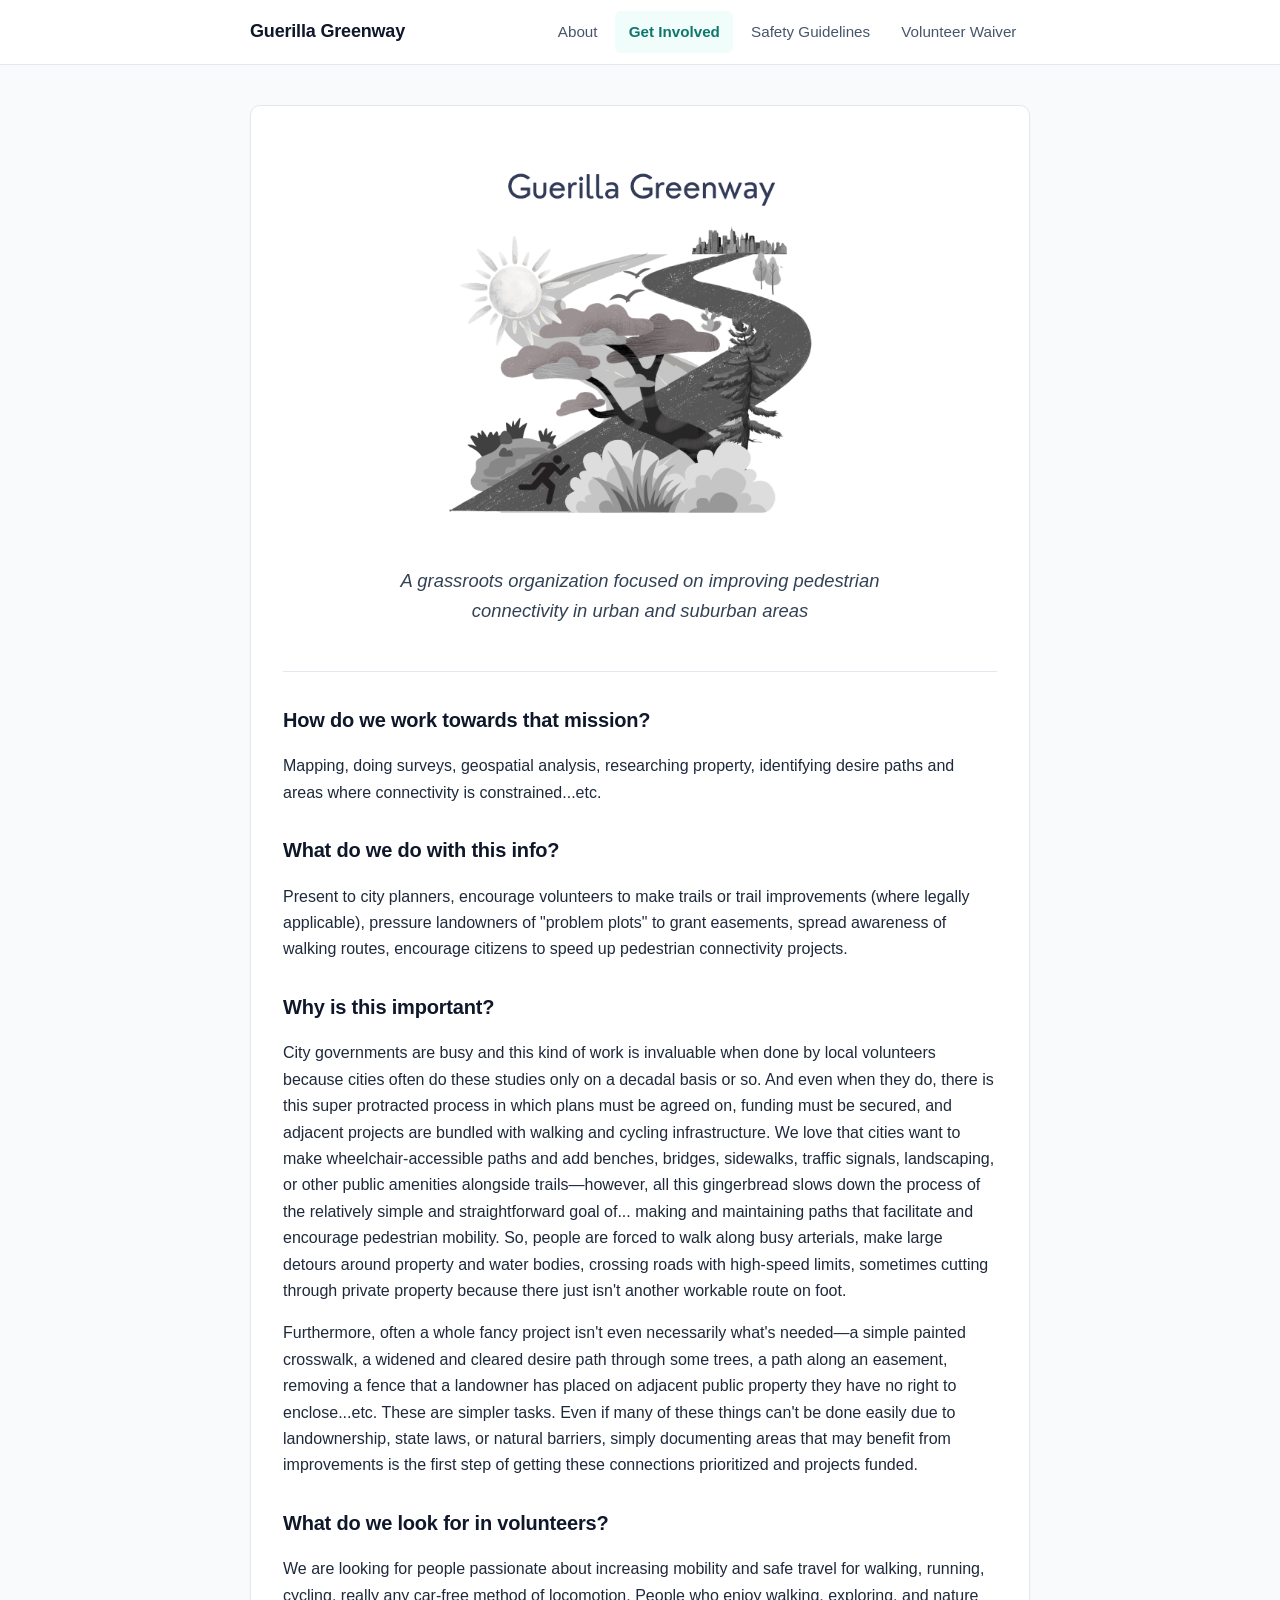
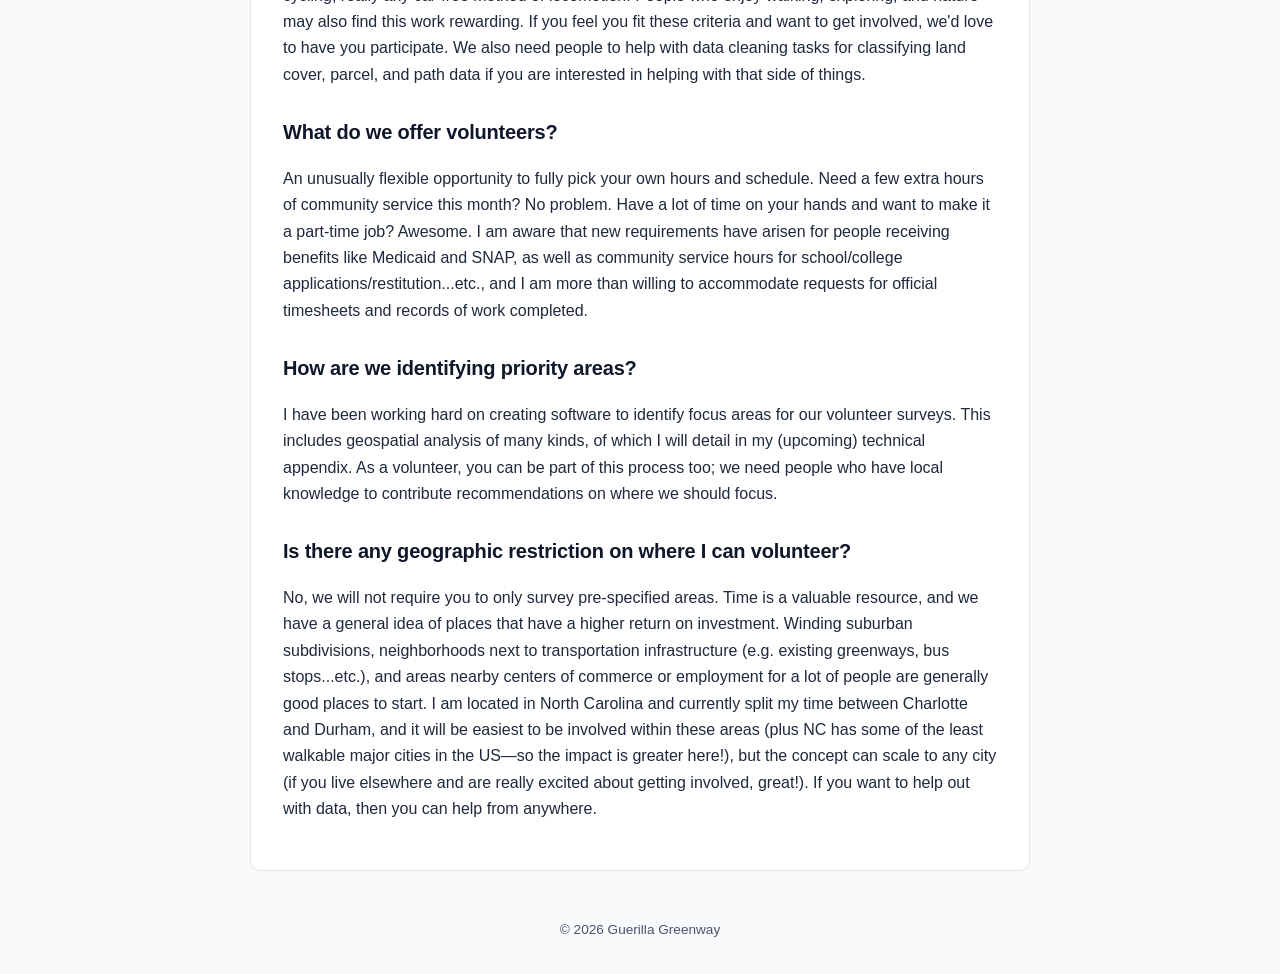
==== index.html @ 7658874b "Update index.html" ====
<!DOCTYPE html>
<html lang="en">
<head>
  <meta charset="UTF-8">
  <meta name="viewport" content="width=device-width, initial-scale=1.0">
  <title>About — Guerilla Greenway</title>
  <link rel="stylesheet" href="style.css">
</head>
<body>
  <header>
    <div class="nav-container">
      <a href="index.html" class="site-title">
        <span>Guerilla Greenway</span>
      </a>
      <nav>
        <a href="index.html">About</a>
        <a href="prep.html" class="active">Get Involved</a>
        <a href="safety.html">Safety Guidelines</a>
        <a href="waiver.html">Volunteer Waiver</a>
      </nav>
    </div>
  </header>

  <main>
    <div class="card">
      <div class="about-hero" style="text-align: center; padding: 0.5rem 0 1.25rem;">
        <img src="logo_alt.png" alt="Guerilla Greenway topographic logo" style="max-width: 400px; width: 100%; height: auto; display: block; margin: 0 auto 1.25rem;">
        <p class="mission-lead" style="font-size: 1.15rem; font-style: italic; color: #334155; max-width: 560px; margin: 0 auto;">
          A grassroots organization focused on improving pedestrian connectivity in urban and suburban areas
        </p>
      </div>

      <hr style="border: 0; border-top: 1px solid #e2e8f0; margin: 1.5rem 0 2rem;">

      <section class="faq-item">
        <h2>How do we work towards that mission?</h2>
        <p>Mapping, doing surveys, geospatial analysis, researching property, identifying desire paths and areas where connectivity is constrained...etc.</p>
      </section>

      <section class="faq-item">
        <h2>What do we do with this info?</h2>
        <p>Present to city planners, encourage volunteers to make trails or trail improvements (where legally applicable), pressure landowners of "problem plots" to grant easements, spread awareness of walking routes, encourage citizens to speed up pedestrian connectivity projects.</p>
      </section>

      <section class="faq-item">
        <h2>Why is this important?</h2>
        <p>City governments are busy and this kind of work is invaluable when done by local volunteers because cities often do these studies only on a decadal basis or so. And even when they do, there is this super protracted process in which plans must be agreed on, funding must be secured, and adjacent projects are bundled with walking and cycling infrastructure. We love that cities want to make wheelchair-accessible paths and add benches, bridges, sidewalks, traffic signals, landscaping, or other public amenities alongside trails—however, all this gingerbread slows down the process of the relatively simple and straightforward goal of... making and maintaining paths that facilitate and encourage pedestrian mobility. So, people are forced to walk along busy arterials, make large detours around property and water bodies, crossing roads with high-speed limits, sometimes cutting through private property because there just isn't another workable route on foot.</p>
        <p>Furthermore, often a whole fancy project isn't even necessarily what's needed—a simple painted crosswalk, a widened and cleared desire path through some trees, a path along an easement, removing a fence that a landowner has placed on adjacent public property they have no right to enclose...etc. These are simpler tasks. Even if many of these things can't be done easily due to landownership, state laws, or natural barriers, simply documenting areas that may benefit from improvements is the first step of getting these connections prioritized and projects funded.</p>
      </section>

      <section class="faq-item">
        <h2>What do we look for in volunteers?</h2>
        <p>We are looking for people passionate about increasing mobility and safe travel for walking, running, cycling, really any car-free method of locomotion. People who enjoy walking, exploring, and nature may also find this work rewarding. If you feel you fit these criteria and want to get involved, we'd love to have you participate. We also need people to help with data cleaning tasks for classifying land cover, parcel, and path data if you are interested in helping with that side of things.</p>
      </section>

      <section class="faq-item">
        <h2>What do we offer volunteers?</h2>
        <p>An unusually flexible opportunity to fully pick your own hours and schedule. Need a few extra hours of community service this month? No problem. Have a lot of time on your hands and want to make it a part-time job? Awesome. I am aware that new requirements have arisen for people receiving benefits like Medicaid and SNAP, as well as community service hours for school/college applications/restitution...etc., and I am more than willing to accommodate requests for official timesheets and records of work completed.</p>
      </section>

      <section class="faq-item">
        <h2>How are we identifying priority areas?</h2>
        <p>I have been working hard on creating software to identify focus areas for our volunteer surveys. This includes geospatial analysis of many kinds, of which I will detail in my (upcoming) technical appendix. As a volunteer, you can be part of this process too; we need people who have local knowledge to contribute recommendations on where we should focus.</p>
      </section>

      <section class="faq-item">
        <h2>Is there any geographic restriction on where I can volunteer?</h2>
        <p>No, we will not require you to only survey pre-specified areas. Time is a valuable resource, and we have a general idea of places that have a higher return on investment. Winding suburban subdivisions, neighborhoods next to transportation infrastructure (e.g. existing greenways, bus stops...etc.), and areas nearby centers of commerce or employment for a lot of people are generally good places to start. I am located in North Carolina and currently split my time between Charlotte and Durham, and it will be easiest to be involved within these areas (plus NC has some of the least walkable major cities in the US—so the impact is greater here!), but the concept can scale to any city (if you live elsewhere and are really excited about getting involved, great!). If you want to help out with data, then you can help from anywhere.</p>
      </section>
    </div>
  </main>

  <footer>
    © 2026 Guerilla Greenway
  </footer>
</body>
</html>
---- style.css ----
:root {
  --bg: #f8fafc;
  --surface: #ffffff;
  --text: #0f172a;
  --muted: #475569;
  --border: #e2e8f0;
  --accent: #0f766e;
  --accent-hover: #115e59;
  --warn-bg: #fefce8;
  --warn-border: #fde047;
}

* {
  box-sizing: border-box;
}

body {
  margin: 0;
  font-family: -apple-system, BlinkMacSystemFont, "Segoe UI", Roboto, Helvetica, Arial, sans-serif;
  background-color: var(--bg);
  color: var(--text);
  line-height: 1.65;
  -webkit-font-smoothing: antialiased;
}

/* Top Navigation Bar */
header {
  background: var(--surface);
  border-bottom: 1px solid var(--border);
  position: sticky;
  top: 0;
  z-index: 10;
}

.nav-container {
  max-width: 820px;
  margin: 0 auto;
  padding: 0 1.25rem;
  display: flex;
  flex-wrap: wrap;
  align-items: center;
  justify-content: space-between;
  min-height: 64px;
  gap: 0.75rem;
}

.site-title {
  display: flex;
  align-items: center;
  gap: 0.65rem;
  font-weight: 700;
  font-size: 1.125rem;
  color: var(--text);
  text-decoration: none;
  letter-spacing: -0.01em;
}

.site-logo {
  height: 160px;
  width: auto;
  display: block;
  border-radius: 2px;
}

nav {
  display: flex;
  gap: 0.25rem;
  flex-wrap: wrap;
}

nav a {
  text-decoration: none;
  color: var(--muted);
  font-size: 0.95rem;
  font-weight: 500;
  padding: 0.5rem 0.85rem;
  border-radius: 6px;
  transition: background-color 0.15s ease, color 0.15s ease;
}

nav a:hover {
  background-color: var(--bg);
  color: var(--text);
}

nav a.active {
  background-color: #f0fdfa;
  color: var(--accent);
  font-weight: 600;
}

/* Main Content Area */
main {
  max-width: 820px;
  margin: 2.5rem auto;
  padding: 0 1.25rem;
}

.card {
  background: var(--surface);
  border: 1px solid var(--border);
  border-radius: 10px;
  padding: 2rem;
  box-shadow: 0 1px 2px rgba(0, 0, 0, 0.03);
}

h1 {
  margin-top: 0;
  font-size: 1.875rem;
  letter-spacing: -0.02em;
  line-height: 1.25;
}

h2 {
  margin-top: 1.75rem;
  font-size: 1.25rem;
  letter-spacing: -0.01em;
}

p, li {
  color: #1e293b;
}

ul, ol {
  padding-left: 1.35rem;
}

li {
  margin-bottom: 0.5rem;
}

/* Highlight / Safety Callout Box */
.callout {
  background: var(--warn-bg);
  border-left: 4px solid var(--warn-border);
  padding: 1rem 1.25rem;
  border-radius: 0 6px 6px 0;
  margin: 1.5rem 0;
}

/* PDF Download Button */
.btn {
  display: inline-block;
  margin-top: 0.75rem;
  background-color: var(--accent);
  color: #ffffff;
  text-decoration: none;
  font-weight: 600;
  padding: 0.75rem 1.35rem;
  border-radius: 7px;
  transition: background-color 0.15s ease;
}

.btn:hover {
  background-color: var(--accent-hover);
}

footer {
  max-width: 820px;
  margin: 3rem auto 2rem;
  padding: 0 1.25rem;
  font-size: 0.85rem;
  color: var(--muted);
  text-align: center;
}
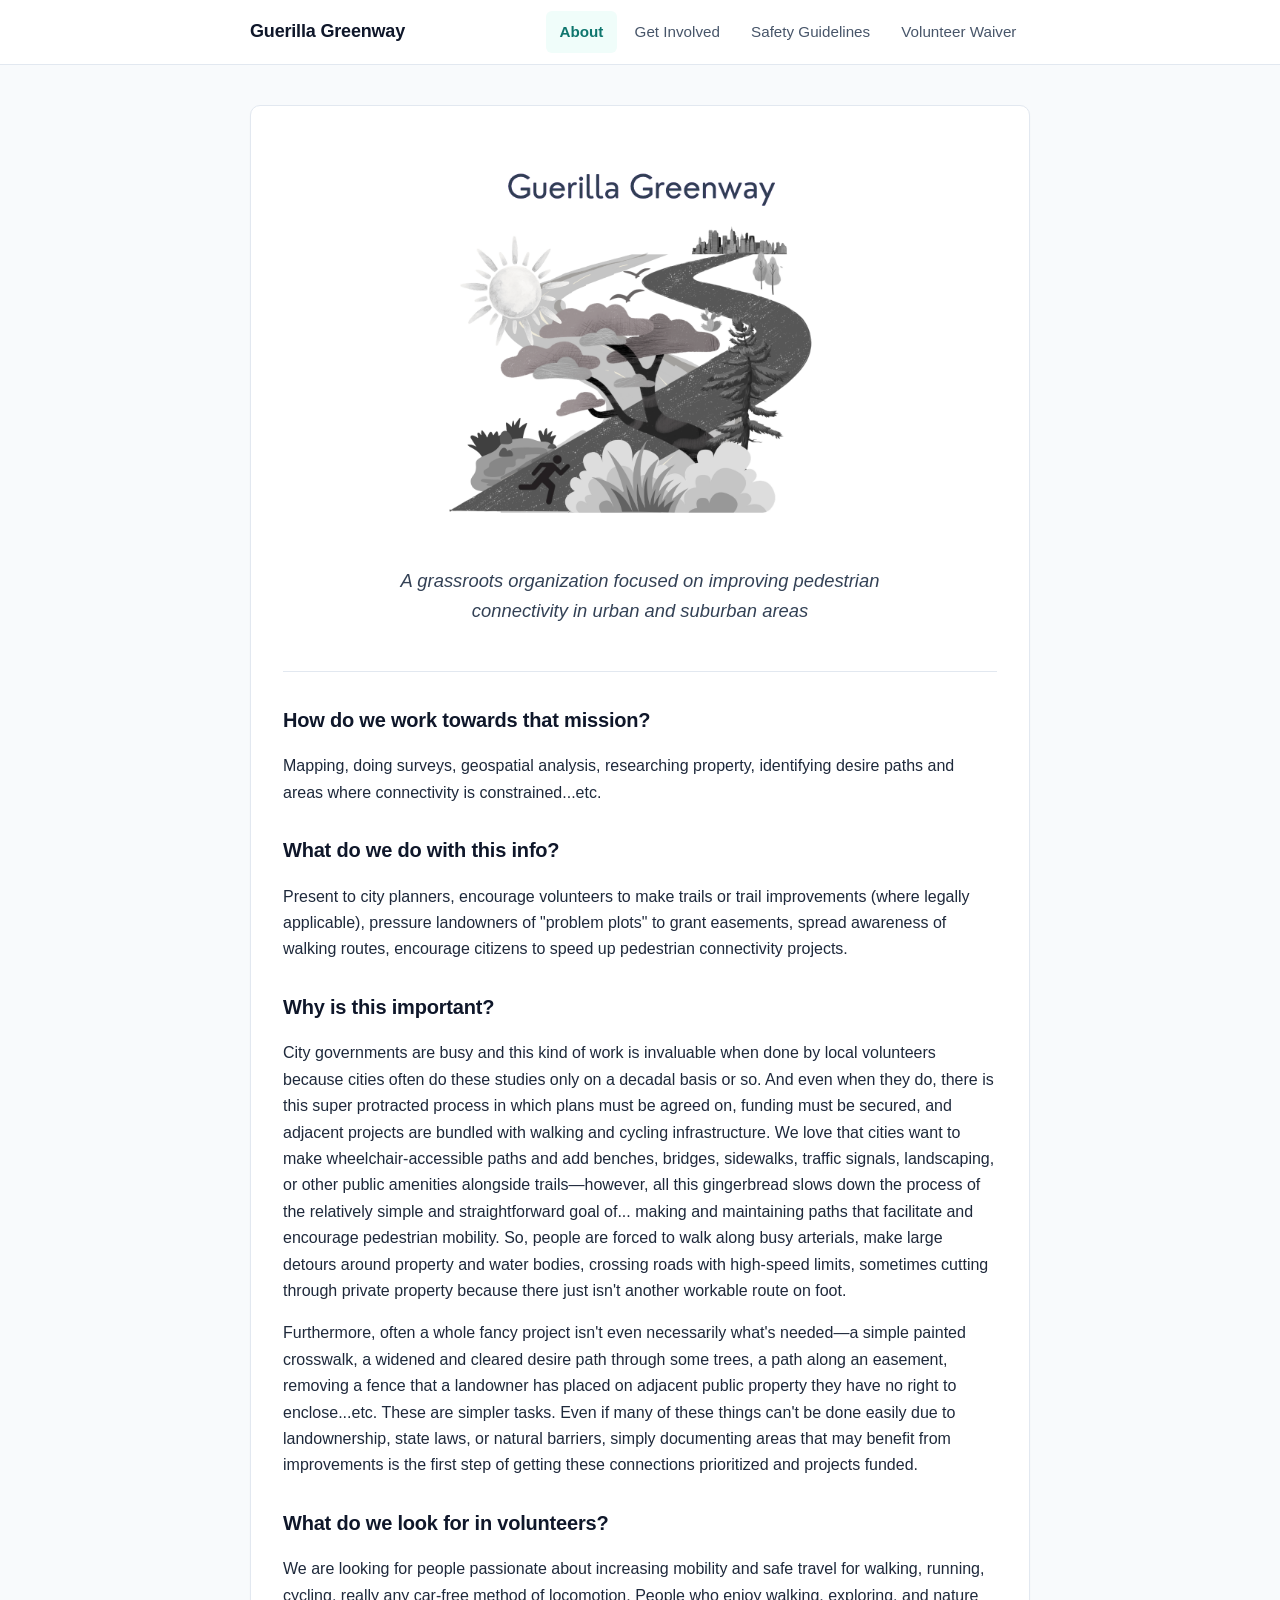
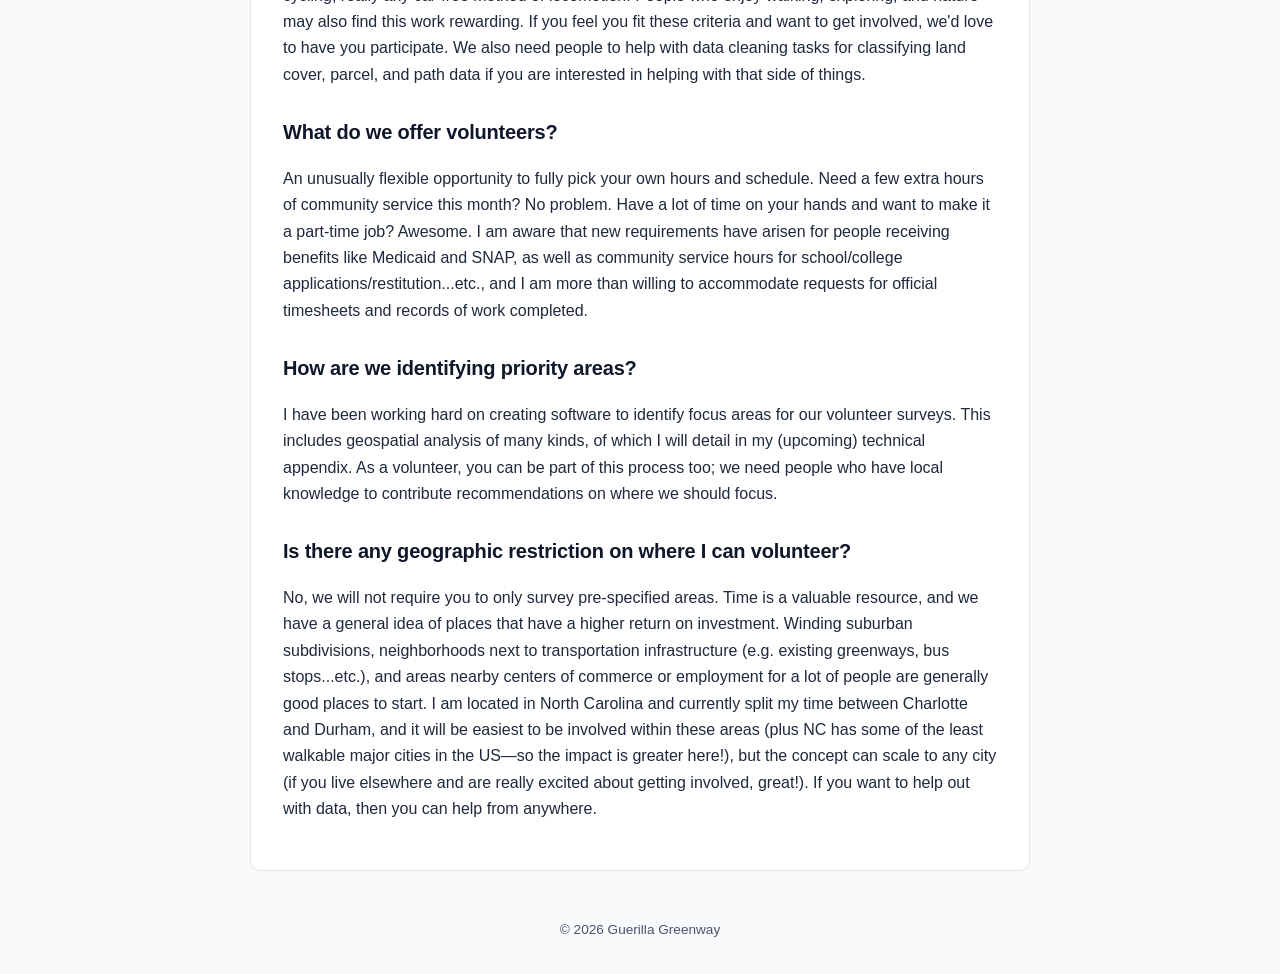
==== commit 8f706410: "Update index.html" ====
--- a/index.html
+++ b/index.html
@@ -13,8 +13,8 @@
         <span>Guerilla Greenway</span>
       </a>
       <nav>
-        <a href="index.html">About</a>
-        <a href="prep.html" class="active">Get Involved</a>
+        <a href="index.html"class="active">About</a>
+        <a href="prep.html" >Get Involved</a>
         <a href="safety.html">Safety Guidelines</a>
         <a href="waiver.html">Volunteer Waiver</a>
       </nav>
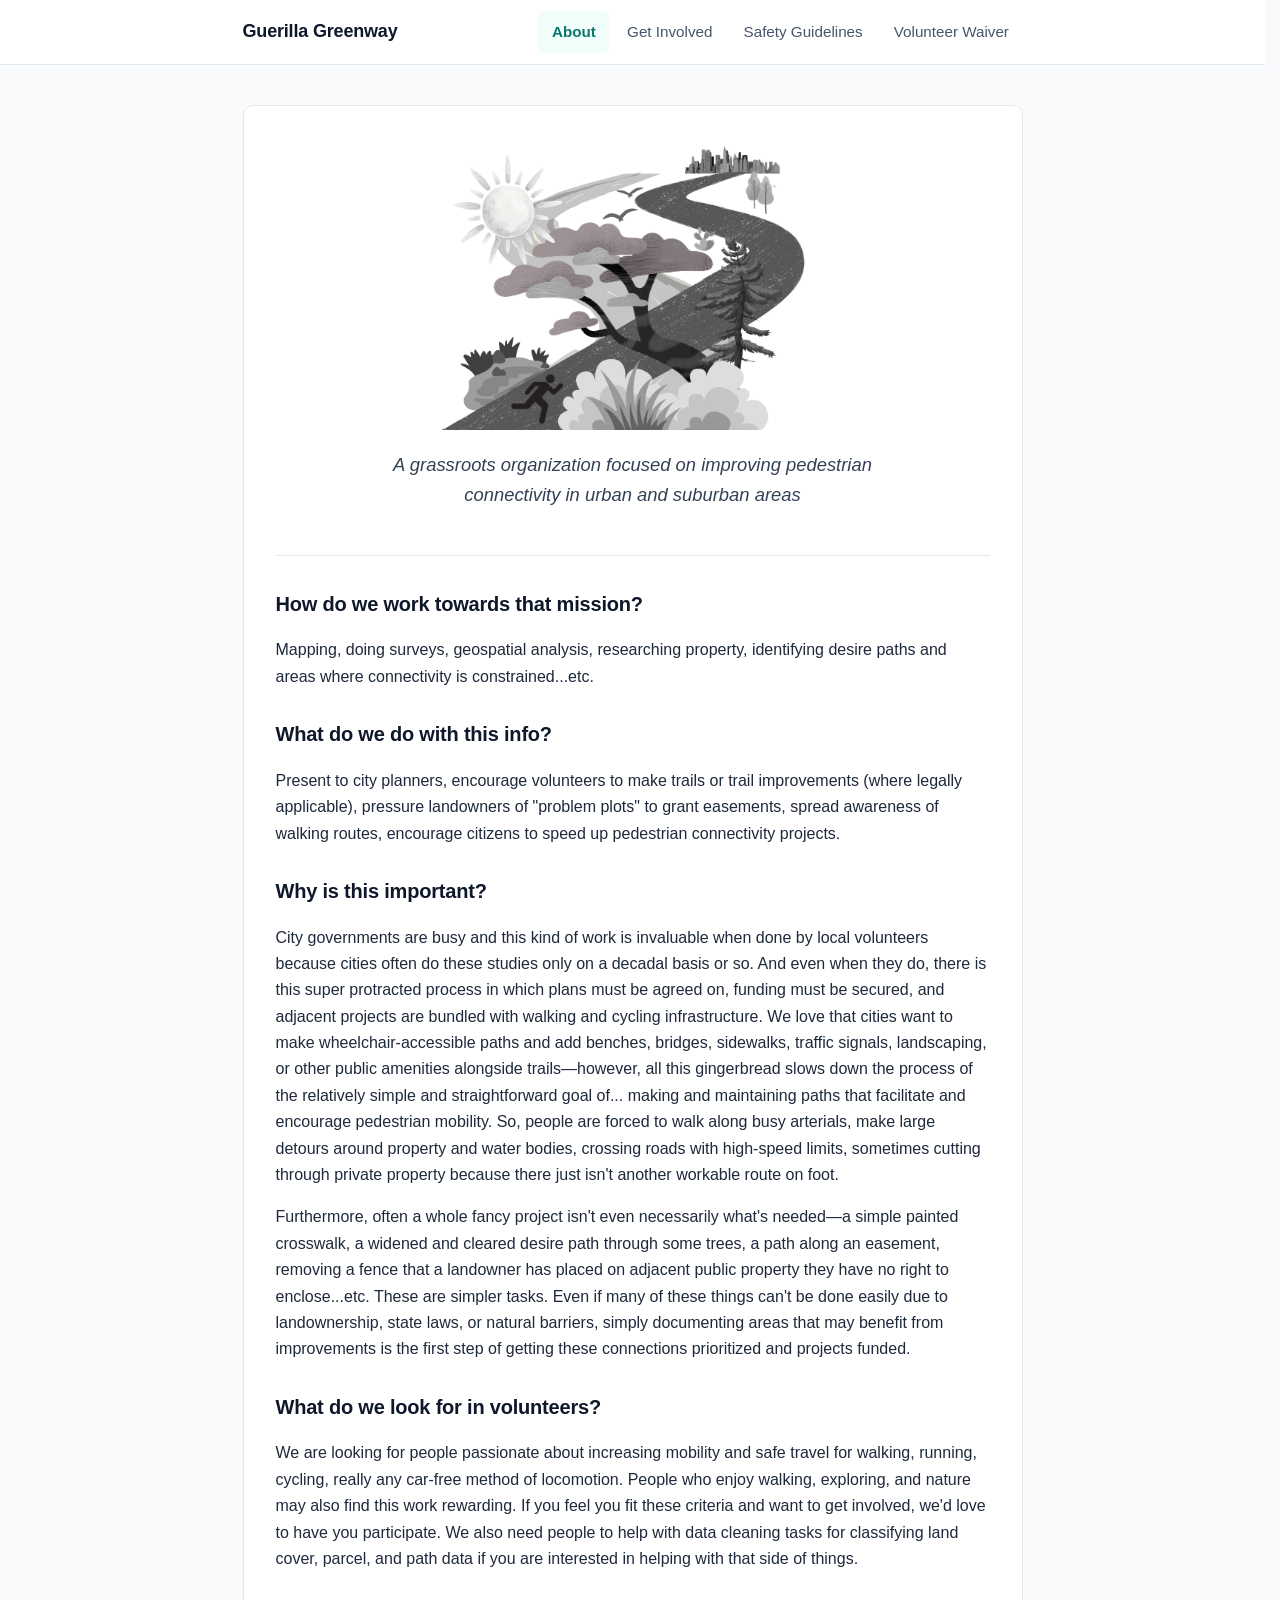
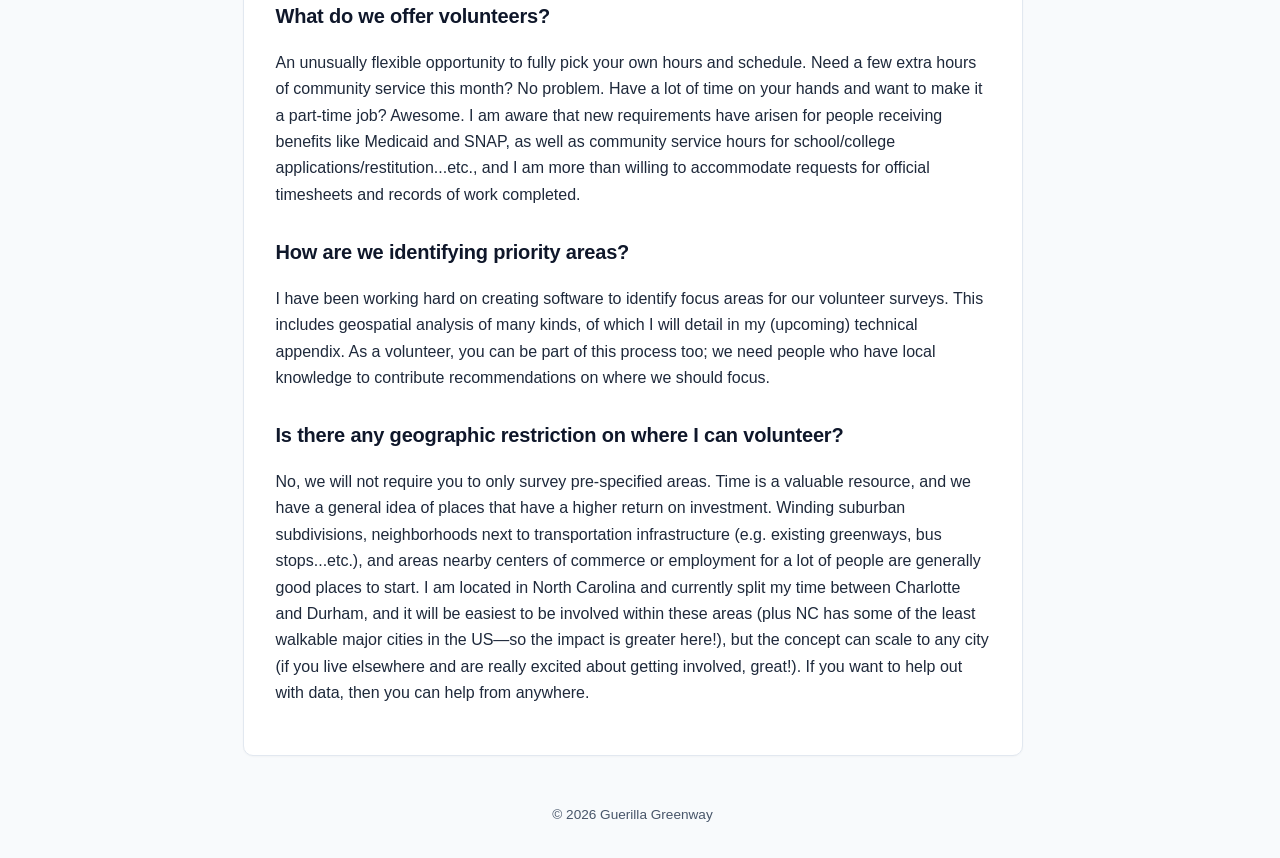
==== commit 8de5fcfe: "Update index.html" ====
--- a/index.html
+++ b/index.html
@@ -24,7 +24,7 @@
   <main>
     <div class="card">
       <div class="about-hero" style="text-align: center; padding: 0.5rem 0 1.25rem;">
-        <img src="logo_alt.png" alt="Guerilla Greenway topographic logo" style="max-width: 400px; width: 100%; height: auto; display: block; margin: 0 auto 1.25rem;">
+        <img src="logo_alt_notext.png" alt="Guerilla Greenway detailed alt logo" style="max-width: 400px; width: 100%; height: auto; display: block; margin: 0 auto 1.25rem;">
         <p class="mission-lead" style="font-size: 1.15rem; font-style: italic; color: #334155; max-width: 560px; margin: 0 auto;">
           A grassroots organization focused on improving pedestrian connectivity in urban and suburban areas
         </p>
--- a/style.css
+++ b/style.css
@@ -1,3 +1,7 @@
+html {
+  scrollbar-gutter: stable;
+}
+
 :root {
   --bg: #f8fafc;
   --surface: #ffffff;
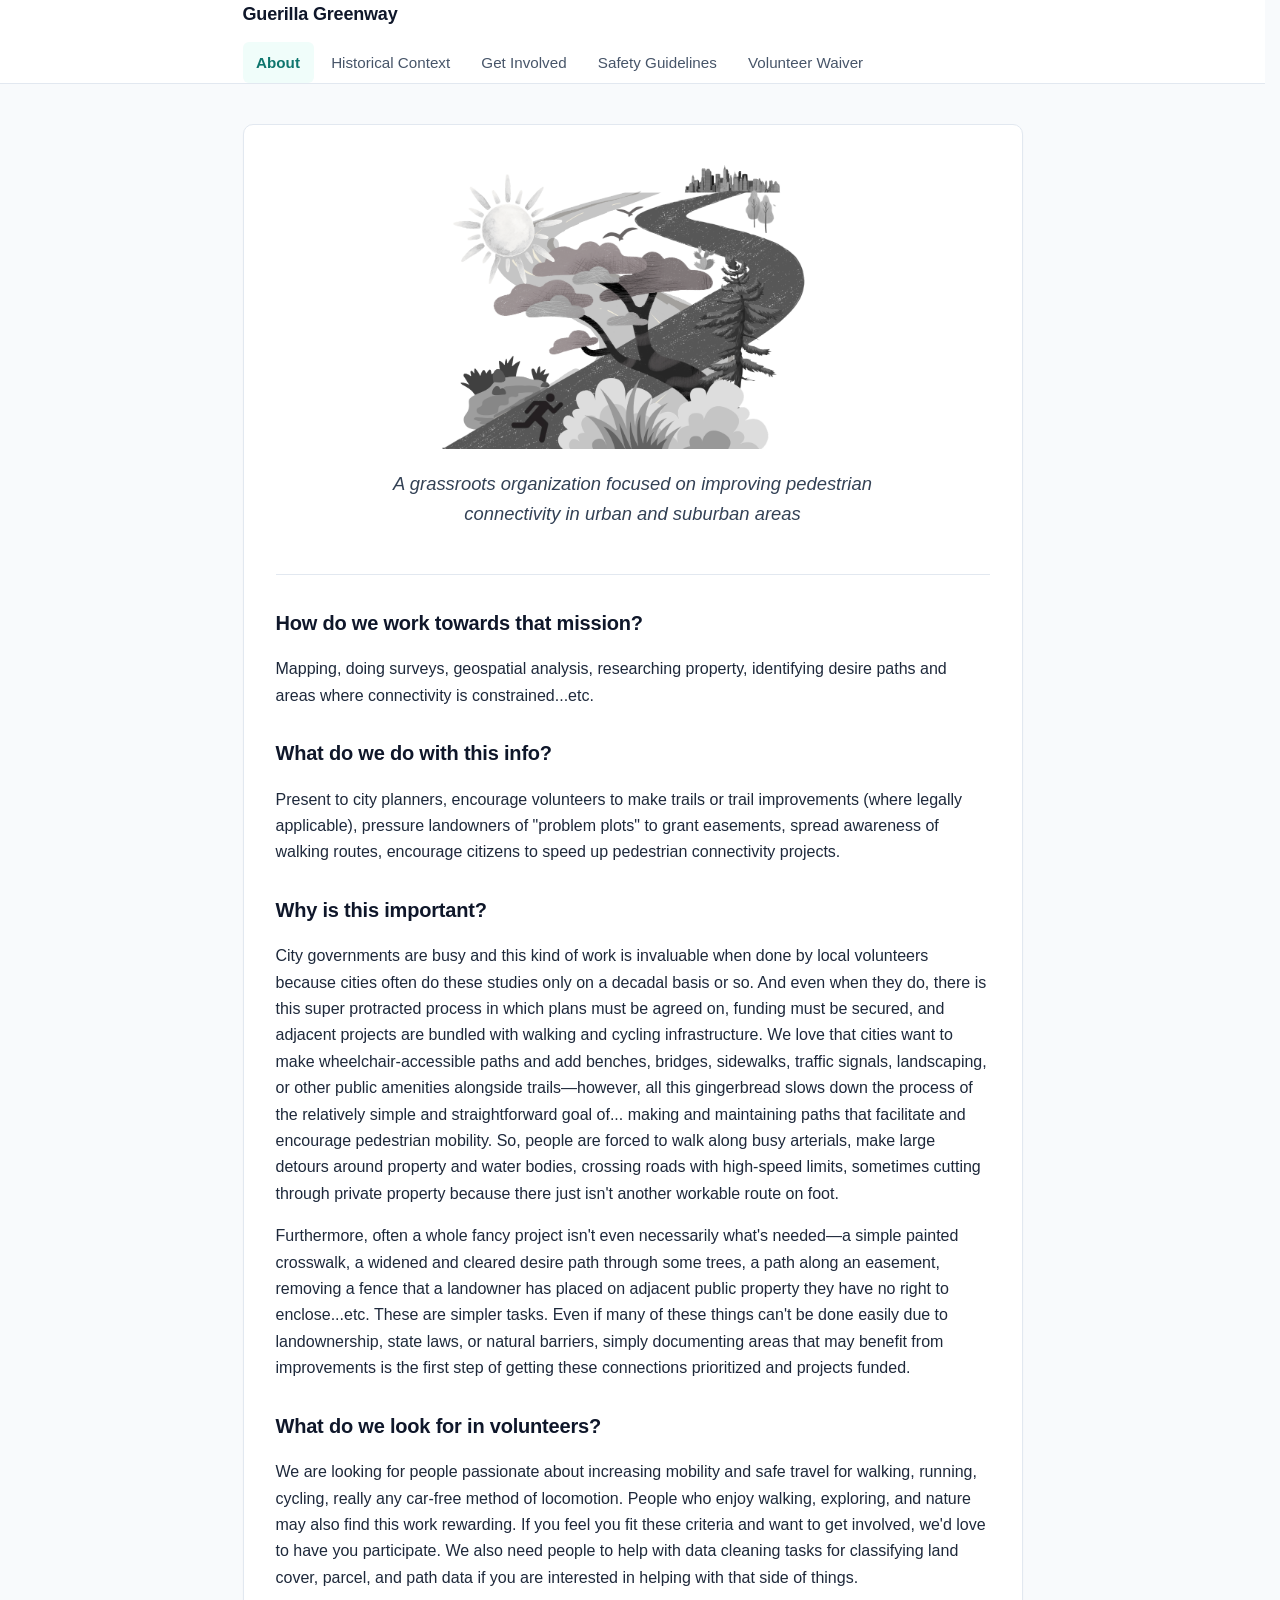
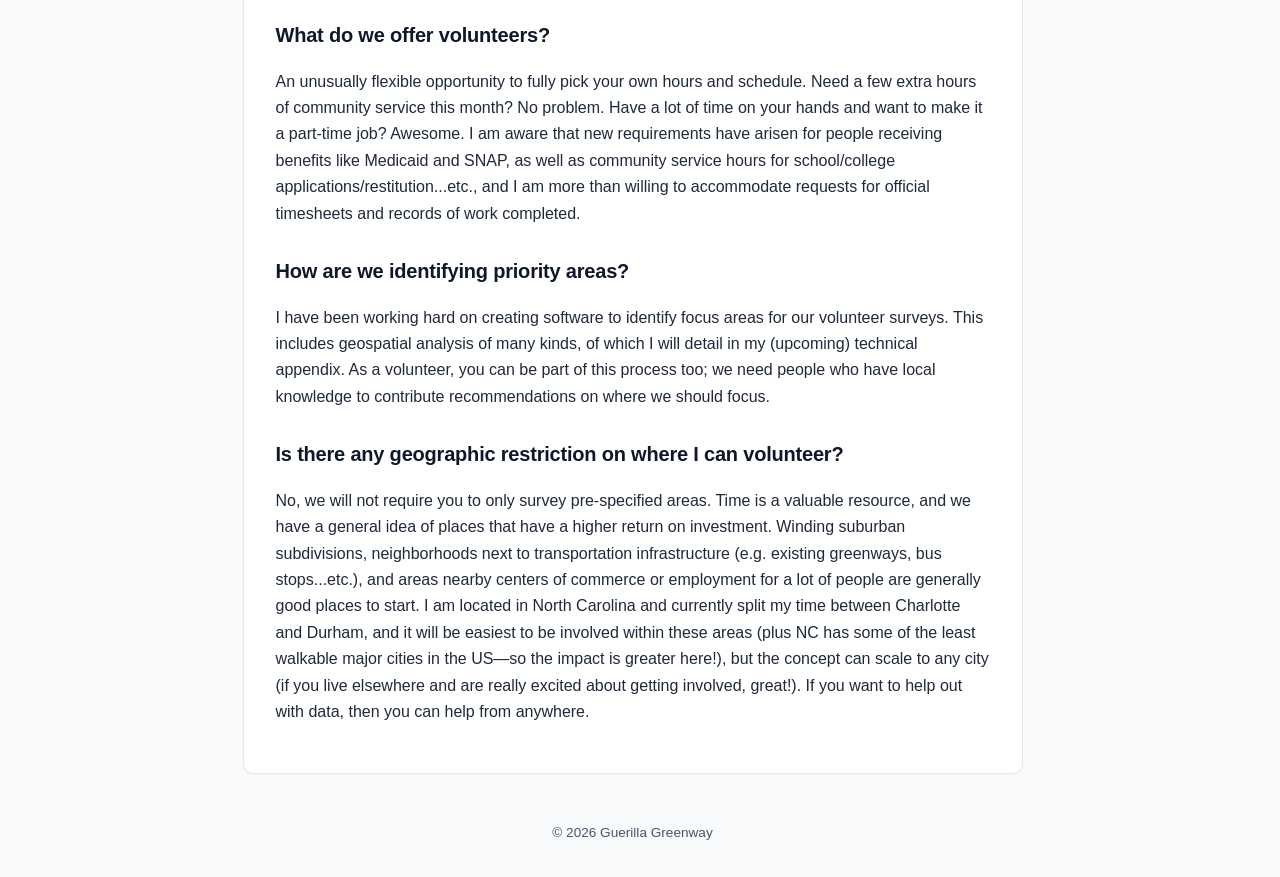
==== commit 094656b5: "Update index.html" ====
--- a/index.html
+++ b/index.html
@@ -14,6 +14,7 @@
       </a>
       <nav>
         <a href="index.html"class="active">About</a>
+        <a href="history.html" >Historical Context</a>
         <a href="prep.html" >Get Involved</a>
         <a href="safety.html">Safety Guidelines</a>
         <a href="waiver.html">Volunteer Waiver</a>
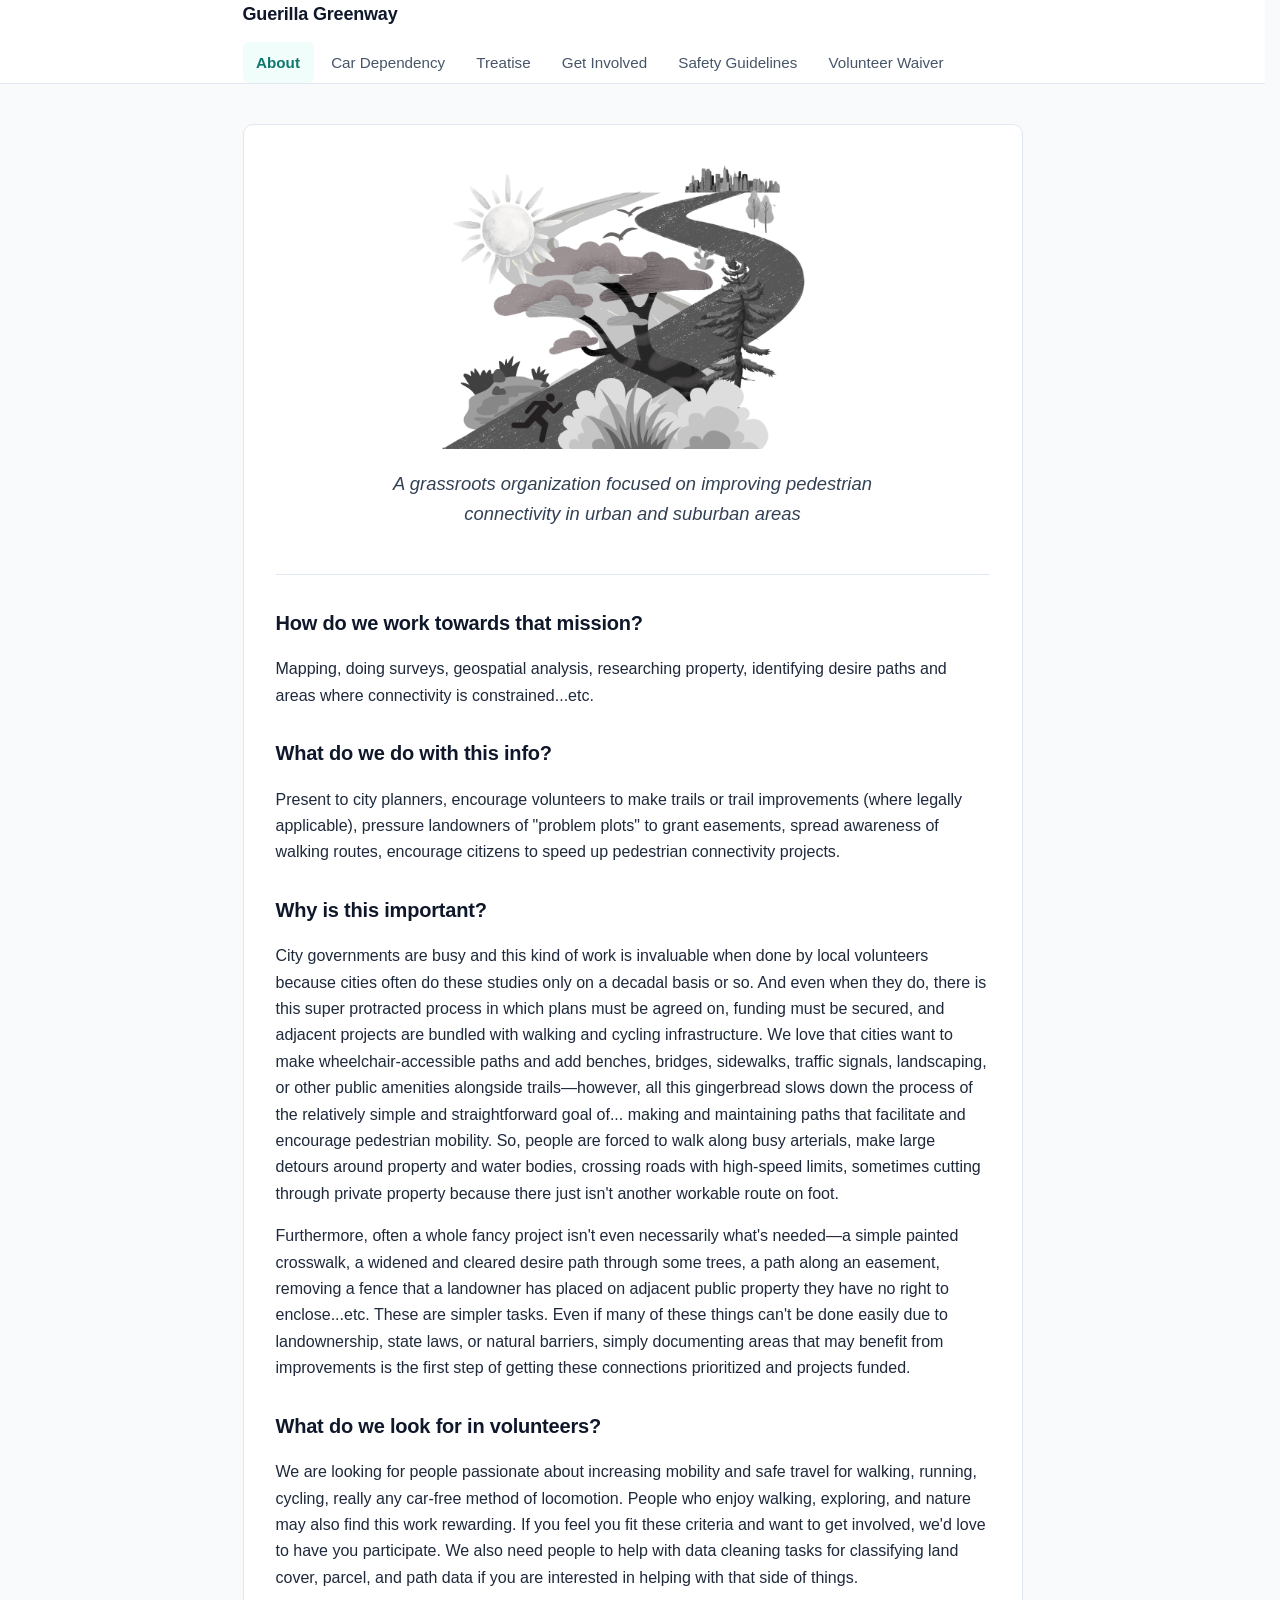
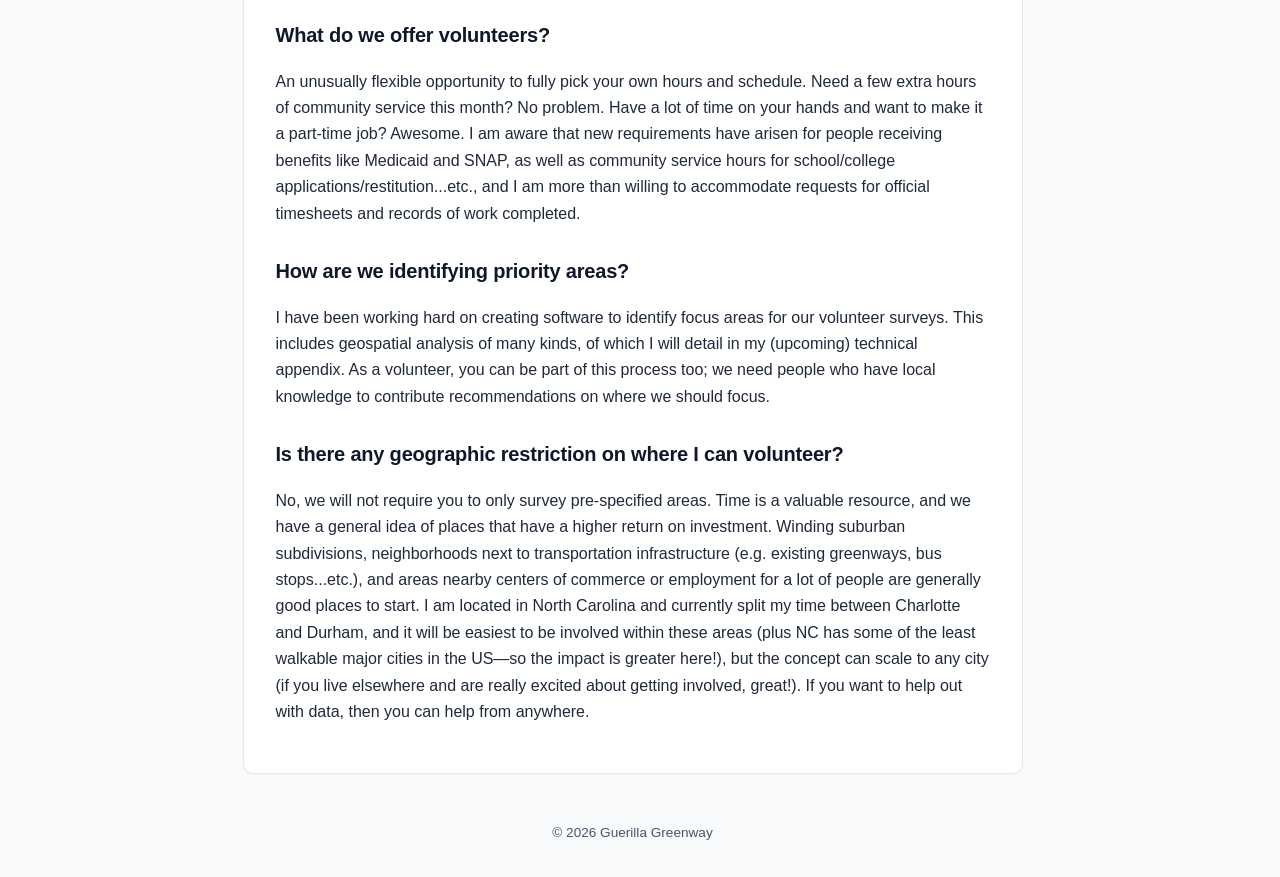
==== commit 5970f280: "Update index.html" ====
--- a/index.html
+++ b/index.html
@@ -14,7 +14,8 @@
       </a>
       <nav>
         <a href="index.html"class="active">About</a>
-        <a href="history.html" >Historical Context</a>
+        <a href="history.html" >Car Dependency</a>
+        <a href="core.html" >Treatise</a>
         <a href="prep.html" >Get Involved</a>
         <a href="safety.html">Safety Guidelines</a>
         <a href="waiver.html">Volunteer Waiver</a>
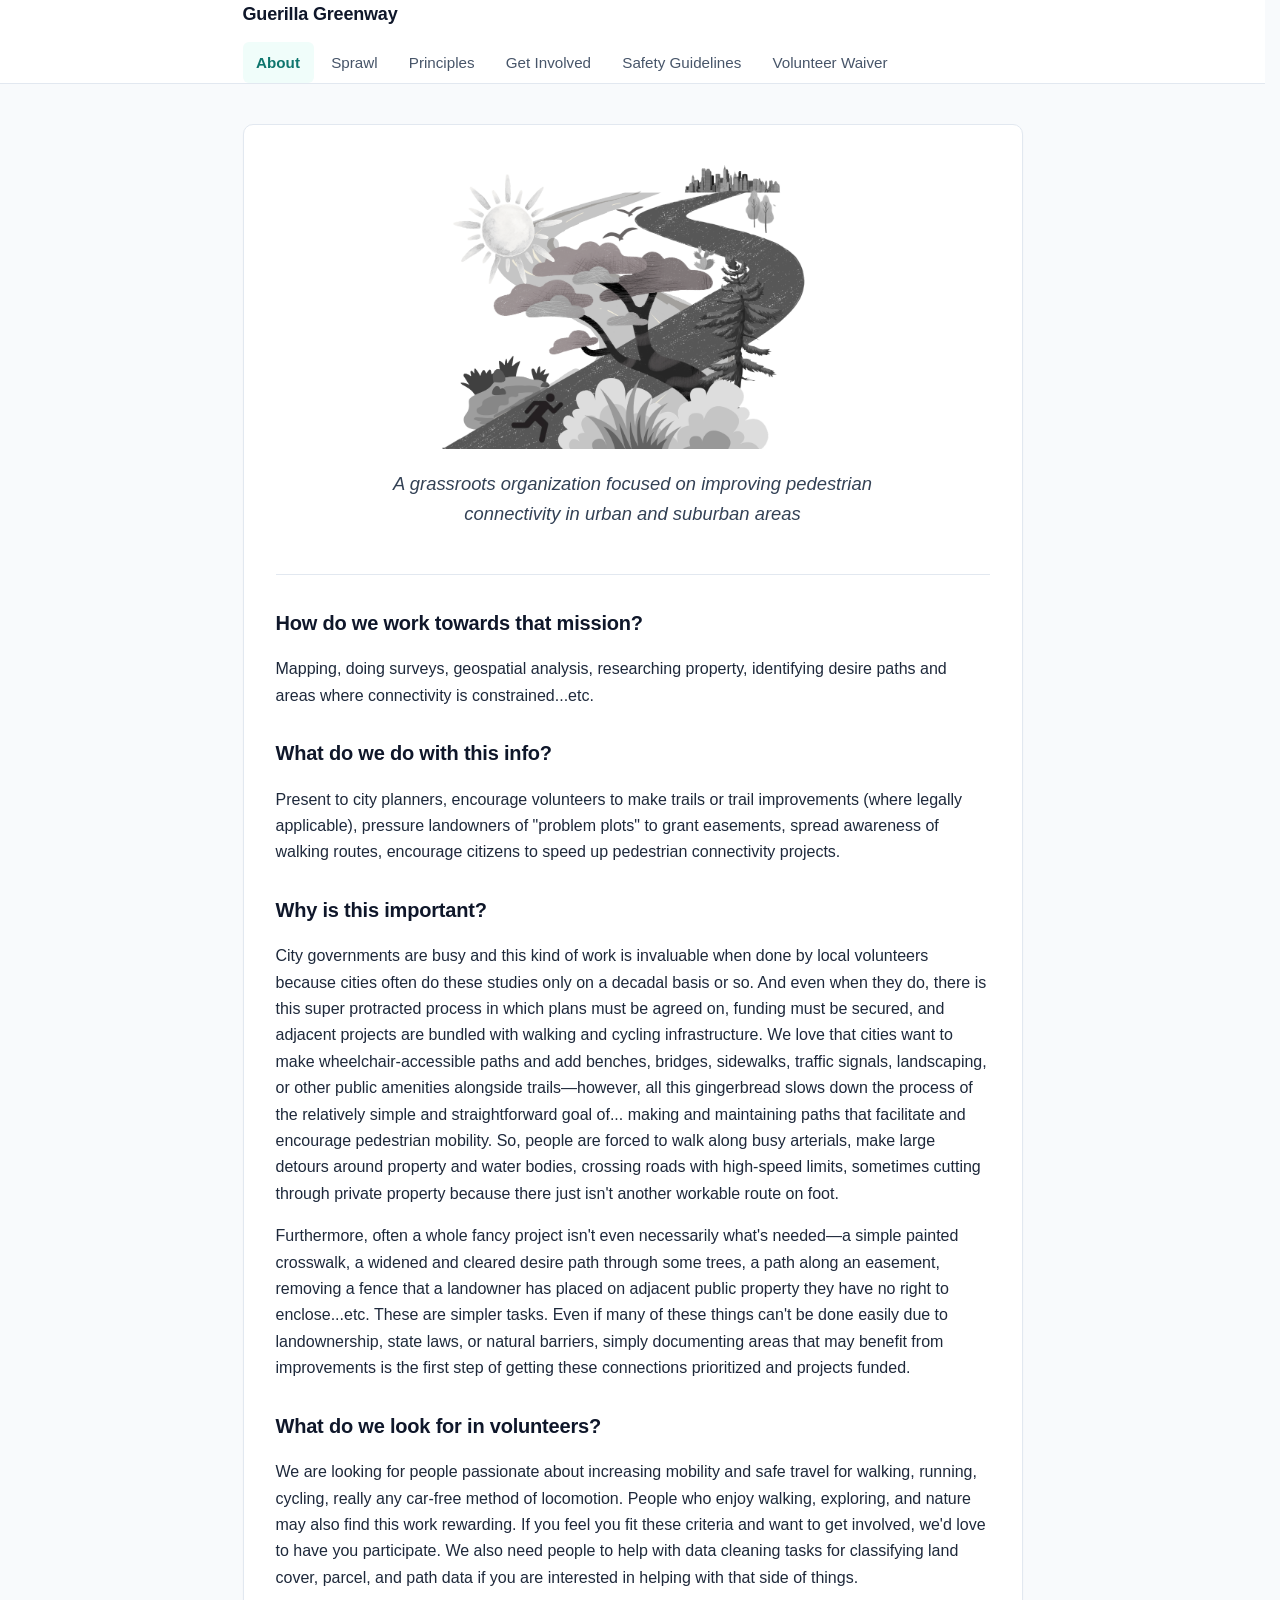
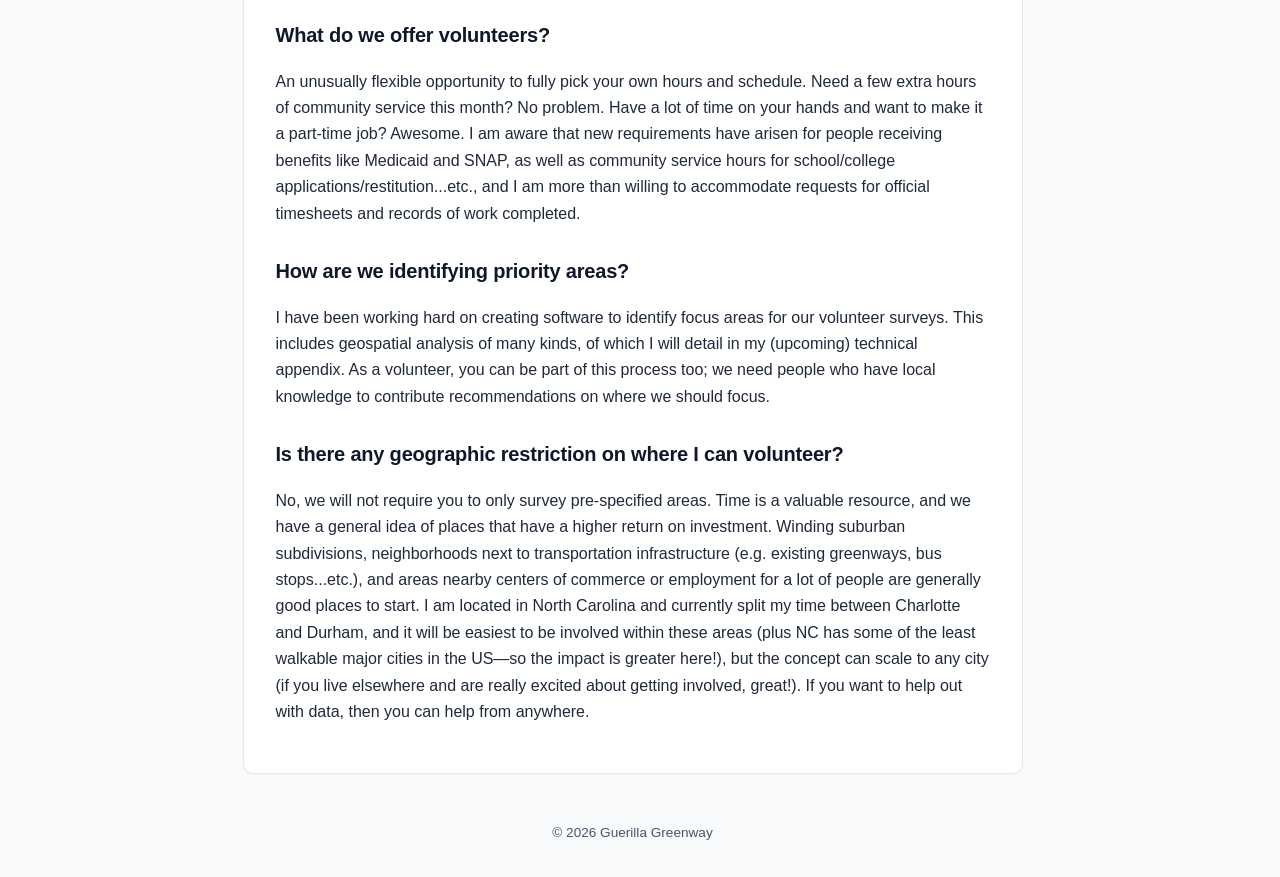
==== commit a8aca328: "Update index.html" ====
--- a/index.html
+++ b/index.html
@@ -14,8 +14,8 @@
       </a>
       <nav>
         <a href="index.html"class="active">About</a>
-        <a href="history.html" >Car Dependency</a>
-        <a href="core.html" >Treatise</a>
+        <a href="history.html" >Sprawl</a>
+        <a href="core.html" >Principles</a>
         <a href="prep.html" >Get Involved</a>
         <a href="safety.html">Safety Guidelines</a>
         <a href="waiver.html">Volunteer Waiver</a>
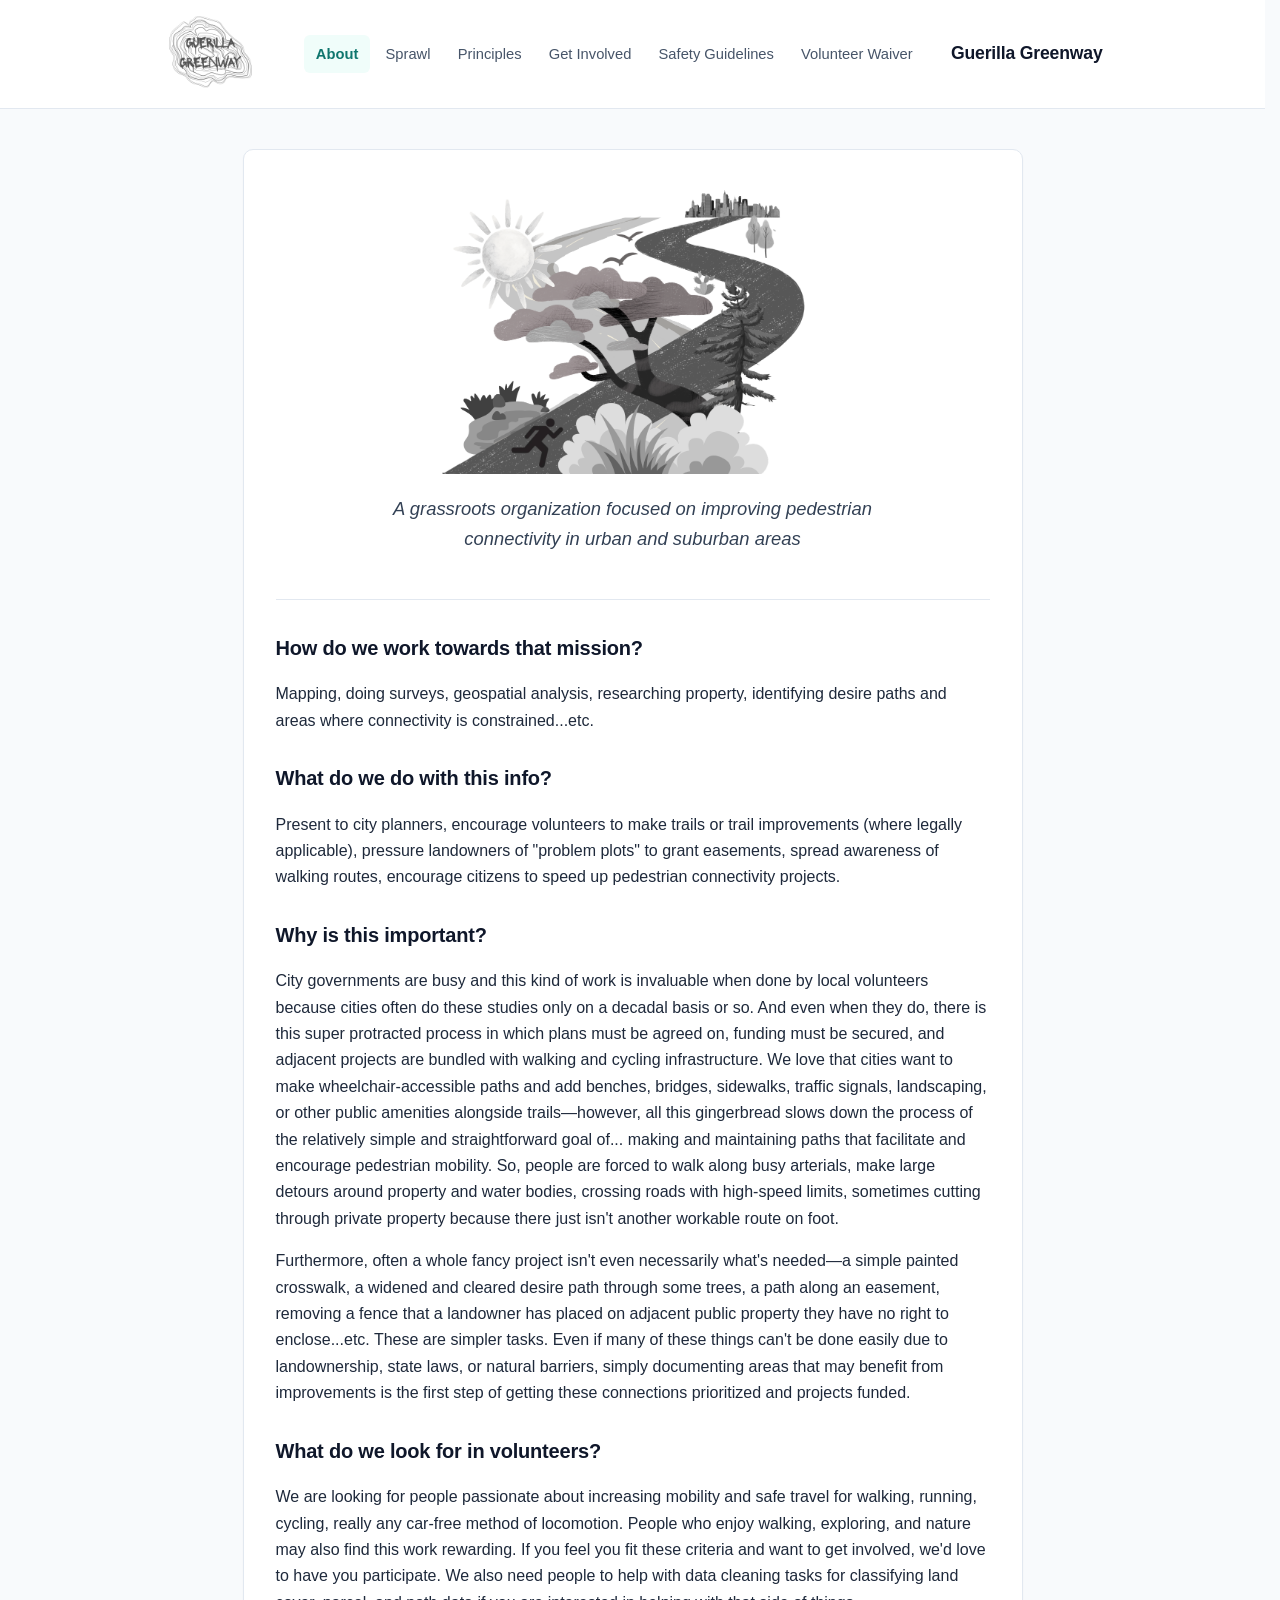
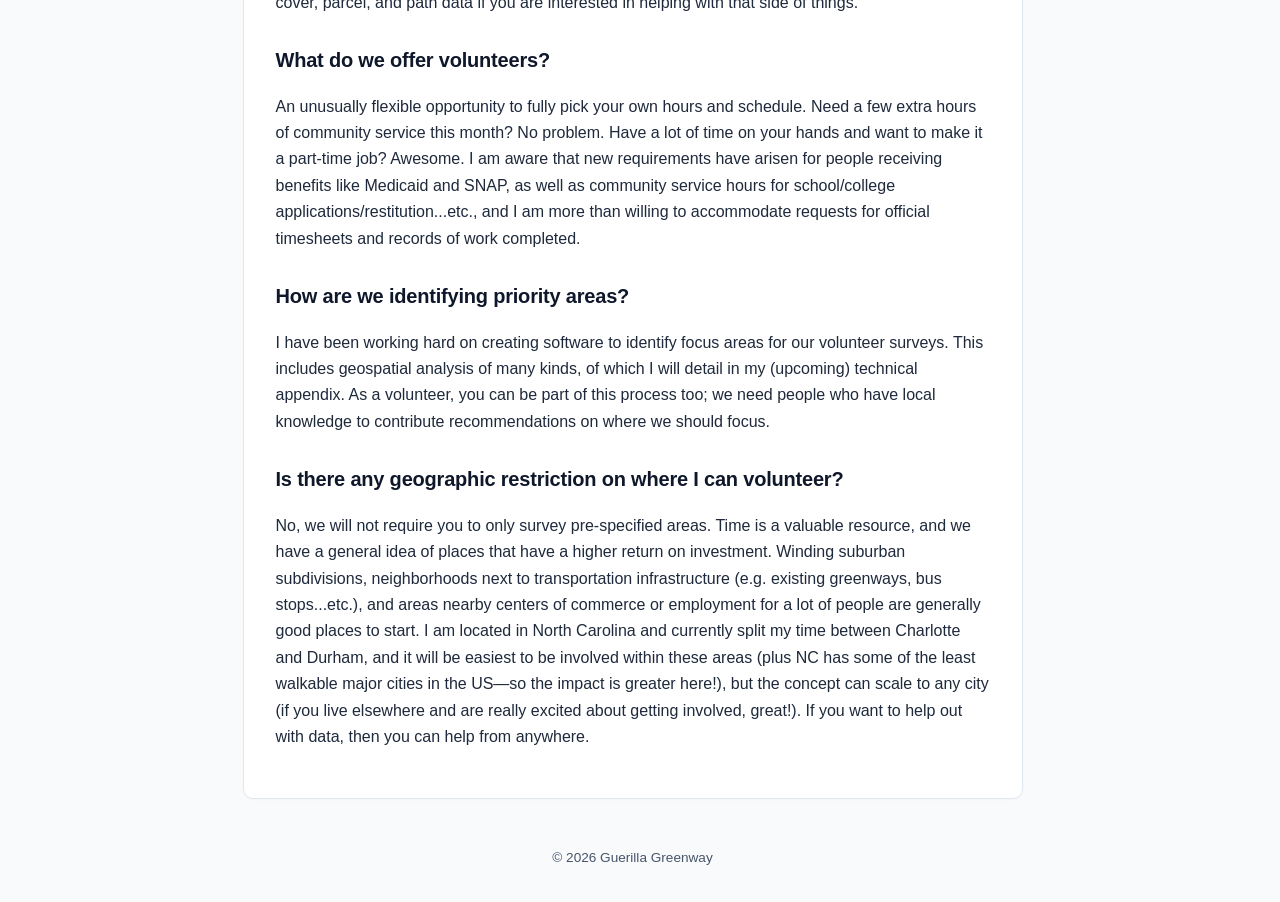
==== commit 839702bd: "Update index.html" ====
--- a/index.html
+++ b/index.html
@@ -13,12 +13,12 @@
         <span>Guerilla Greenway</span>
       </a>
       <nav>
-        <a href="index.html"class="active">About</a>
-        <a href="history.html" >Sprawl</a>
-        <a href="core.html" >Principles</a>
-        <a href="prep.html" >Get Involved</a>
-        <a href="safety.html">Safety Guidelines</a>
-        <a href="waiver.html">Volunteer Waiver</a>
+        <a href="/"class="active">About</a>
+        <a href="/history" >Sprawl</a>
+        <a href="/core" >Principles</a>
+        <a href="/prep" >Get Involved</a>
+        <a href="/safety">Safety Guidelines</a>
+        <a href="/waiver">Volunteer Waiver</a>
       </nav>
     </div>
   </header>
--- a/style.css
+++ b/style.css
@@ -37,47 +37,45 @@
 }
 
 .nav-container {
-  max-width: 820px;
+  max-width: 980px;
   margin: 0 auto;
-  padding: 0 1.25rem;
+  padding: 0.4rem 1.25rem;
   display: flex;
   flex-wrap: wrap;
   align-items: center;
   justify-content: space-between;
-  min-height: 64px;
+  min-height: 105px;
   gap: 0.75rem;
 }
 
-.site-title {
-  display: flex;
-  align-items: center;
-  gap: 0.65rem;
-  font-weight: 700;
-  font-size: 1.125rem;
-  color: var(--text);
-  text-decoration: none;
-  letter-spacing: -0.01em;
+/* Logo on the far left */
+.nav-container::before {
+  content: "";
+  order: 1;
+  display: block;
+  width: 115px;
+  height: 95px;
+  background-image: url("contour_logo.png");
+  background-size: contain;
+  background-repeat: no-repeat;
+  background-position: left center;
+  flex-shrink: 0;
 }
 
-.site-logo {
-  height: 160px;
-  width: auto;
-  display: block;
-  border-radius: 2px;
-}
-
+/* Navigation tabs in the middle */
 nav {
+  order: 2;
   display: flex;
-  gap: 0.25rem;
+  gap: 0.2rem;
   flex-wrap: wrap;
 }
 
 nav a {
   text-decoration: none;
   color: var(--muted);
-  font-size: 0.95rem;
+  font-size: 0.92rem;
   font-weight: 500;
-  padding: 0.5rem 0.85rem;
+  padding: 0.45rem 0.75rem;
   border-radius: 6px;
   transition: background-color 0.15s ease, color 0.15s ease;
 }
@@ -91,6 +89,17 @@
   background-color: #f0fdfa;
   color: var(--accent);
   font-weight: 600;
+}
+
+/* Organization name on the far right */
+.site-title {
+  order: 3;
+  font-weight: 700;
+  font-size: 1.1rem;
+  color: var(--text);
+  text-decoration: none;
+  letter-spacing: -0.01em;
+  white-space: nowrap;
 }
 
 /* Main Content Area */
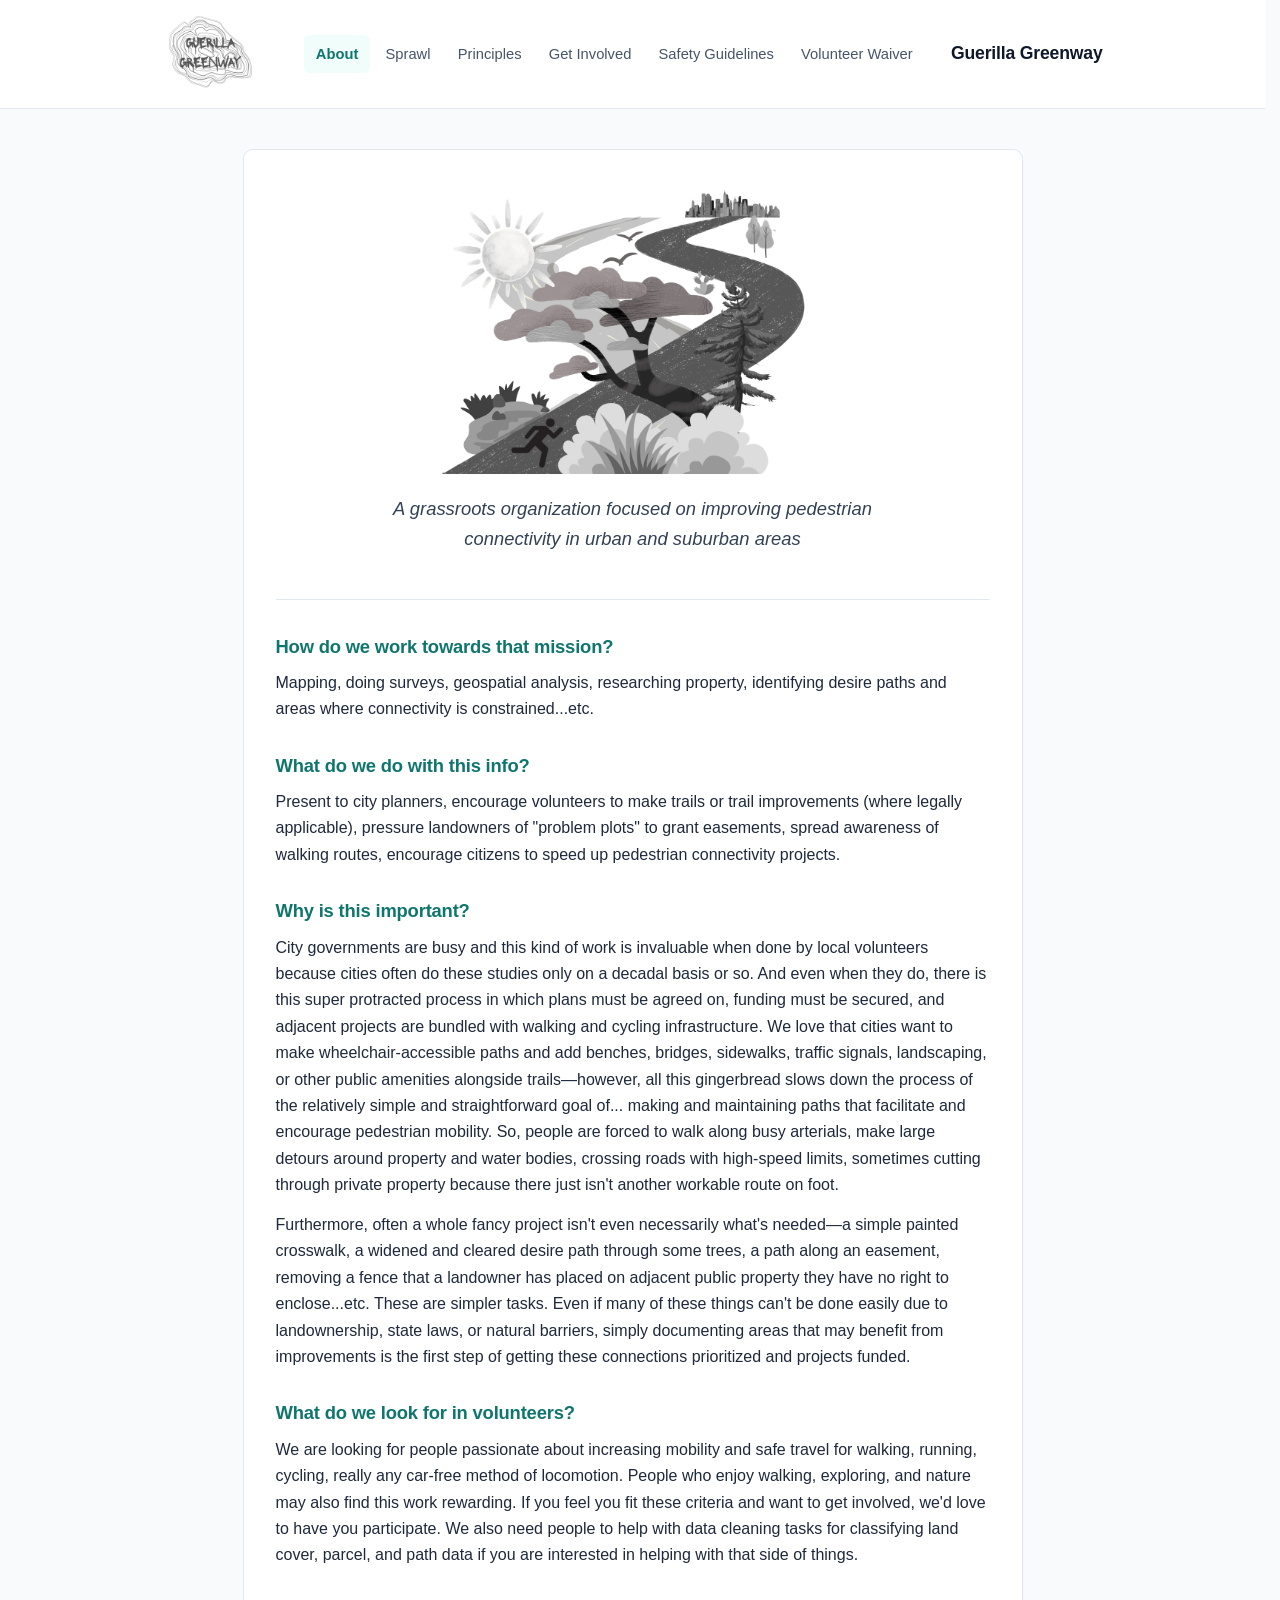
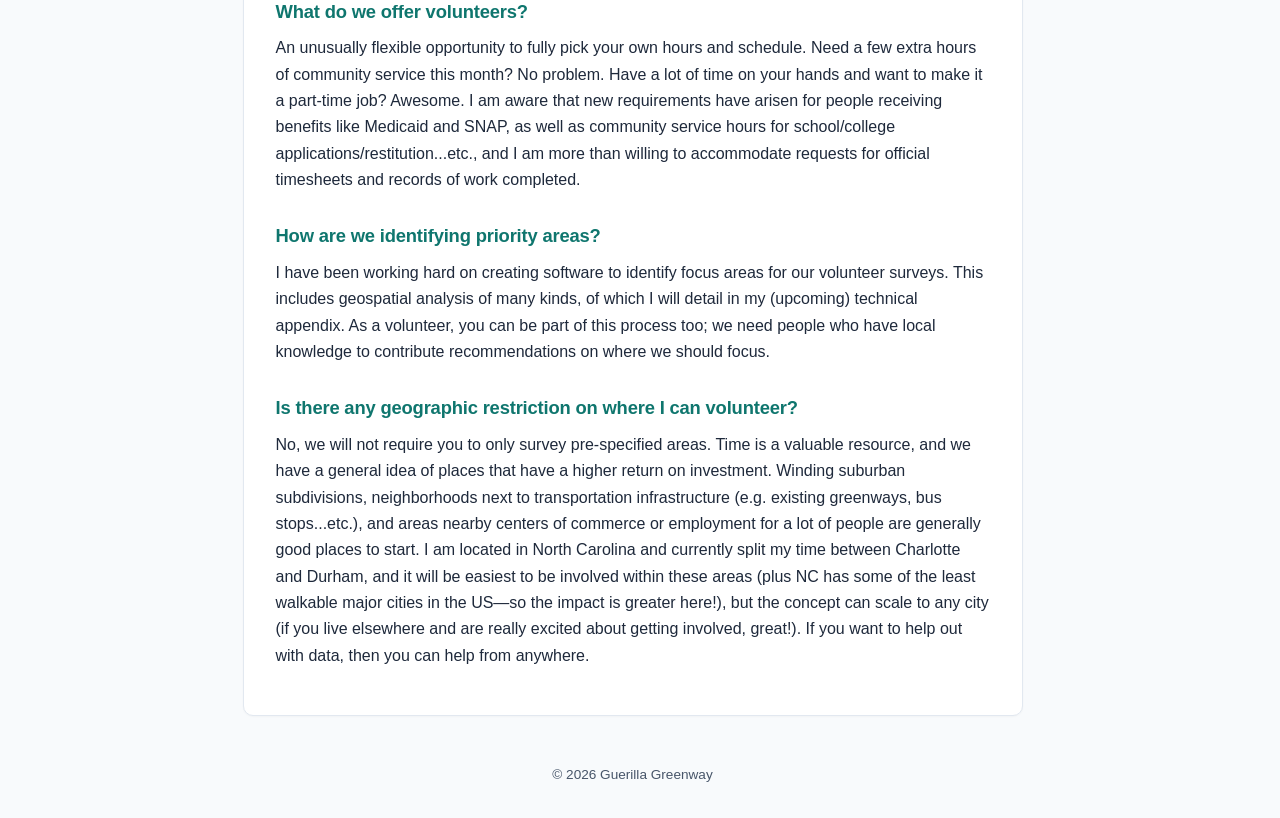
==== commit 4cc5b09b: "add favicon" ====
--- a/index.html
+++ b/index.html
@@ -5,6 +5,7 @@
   <meta name="viewport" content="width=device-width, initial-scale=1.0">
   <title>About — Guerilla Greenway</title>
   <link rel="stylesheet" href="style.css">
+  <link rel="icon" type="image/x-icon" href="favicon.ico">
 </head>
 <body>
   <header>
--- a/style.css
+++ b/style.css
@@ -27,7 +27,7 @@
   -webkit-font-smoothing: antialiased;
 }
 
-/* Top Navigation Bar */
+/* Top Navigation Bar (Desktop) */
 header {
   background: var(--surface);
   border-bottom: 1px solid var(--border);
@@ -130,6 +130,12 @@
   letter-spacing: -0.01em;
 }
 
+h3 {
+  margin-top: 1.25rem;
+  font-size: 1.05rem;
+  letter-spacing: -0.01em;
+}
+
 p, li {
   color: #1e293b;
 }
@@ -140,6 +146,27 @@
 
 li {
   margin-bottom: 0.5rem;
+}
+
+/* About Page Q&A Sections */
+.faq-item {
+  margin-bottom: 1.75rem;
+}
+
+.faq-item:last-child {
+  margin-bottom: 0;
+}
+
+.faq-item h2 {
+  margin-top: 0;
+  margin-bottom: 0.5rem;
+  color: var(--accent);
+  font-size: 1.15rem;
+}
+
+.faq-item p {
+  margin-top: 0;
+  margin-bottom: 0.85rem;
 }
 
 /* Highlight / Safety Callout Box */
@@ -176,3 +203,58 @@
   color: var(--muted);
   text-align: center;
 }
+
+/* Mobile Formatting (iPhone mini & phones) */
+@media (max-width: 768px) {
+  header {
+    position: static;
+  }
+
+  .nav-container {
+    min-height: auto;
+    padding: 0.5rem 1rem;
+    gap: 0.5rem;
+  }
+
+  .nav-container::before {
+    order: 1;
+    width: 54px;
+    height: 44px;
+  }
+
+  .site-title {
+    order: 2;
+    font-size: 1.05rem;
+  }
+
+  nav {
+    order: 3;
+    width: 100%;
+    flex-wrap: nowrap;
+    overflow-x: auto;
+    -webkit-overflow-scrolling: touch;
+    scrollbar-width: none;
+    border-top: 1px solid var(--border);
+    padding-top: 0.45rem;
+    gap: 0.25rem;
+  }
+
+  nav::-webkit-scrollbar {
+    display: none;
+  }
+
+  nav a {
+    white-space: nowrap;
+    font-size: 0.88rem;
+    padding: 0.35rem 0.65rem;
+  }
+
+  main {
+    margin: 1.25rem auto;
+    padding: 0 0.85rem;
+  }
+
+  .card {
+    padding: 1.35rem;
+  }
+}
